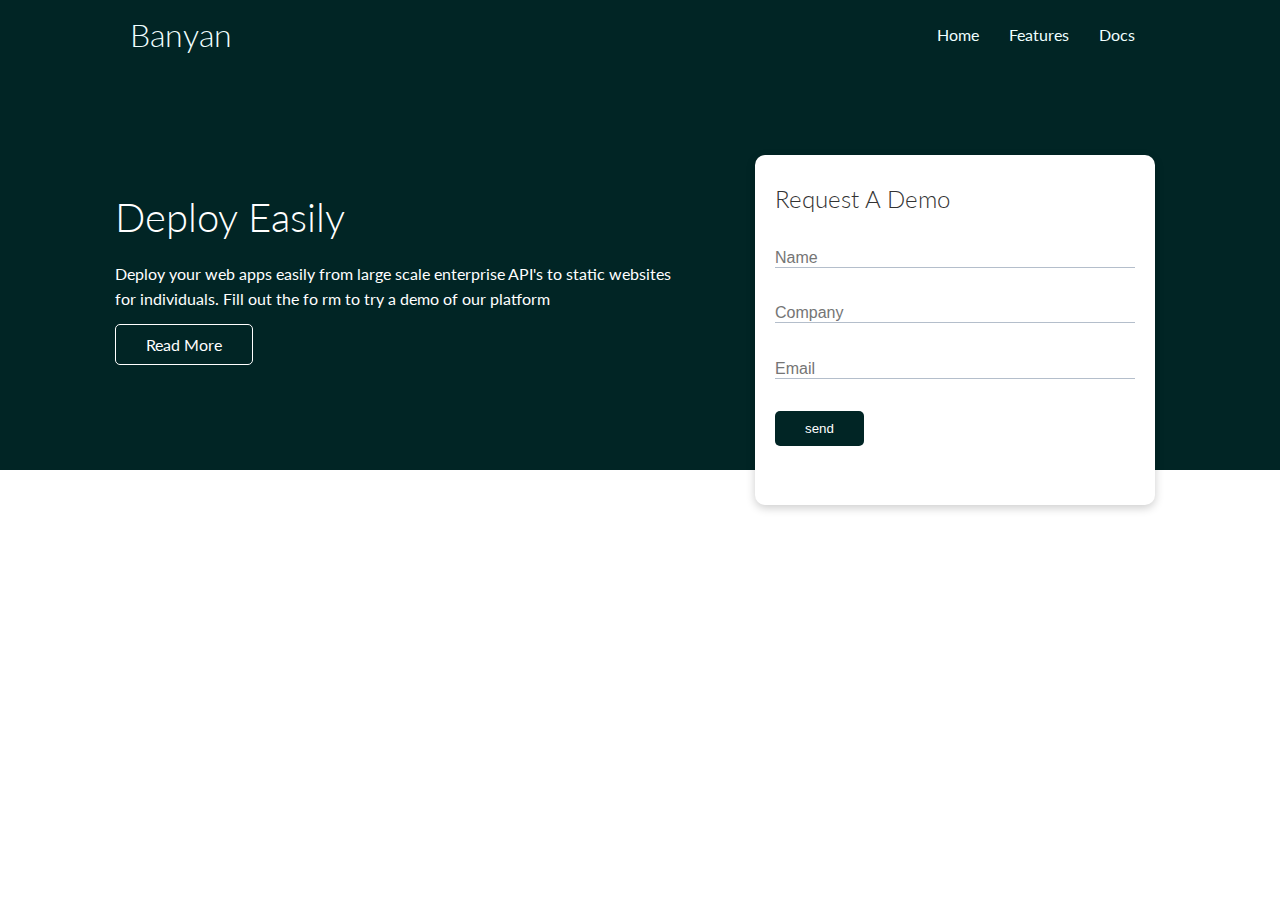
==== index.html @ 81e92d35 "form" ====
<!DOCTYPE html>
<html lang="en">
<head>
    <meta charset="UTF-8">
    <meta name="viewport" content="width=device-width, initial-scale=1.0">
    <title>Banyan Cloud Hosting</title>
    <link rel="stylesheet" href="https://cdnjs.cloudflare.com/ajax/libs/font-awesome/5.15.1/css/all.min.css"
        integrity="sha512-+4zCK9k+qNFUR5X+cKL9EIR+ZOhtIloNl9GIKS57V1MyNsYpYcUrUeQc9vNfzsWfV28IaLL3i96P9sdNyeRssA=="
        crossorigin="anonymous" />
    <link rel="stylesheet" href="css/style.css"/>
</head>
<body>

    <!-- Navbar  -->
    <div class="navbar">
        <div class="container flex">
            <h1 class="logo">Banyan</h1> 
            <nav>
                <ul>
                    <li><a href="index.html">Home</a></li>
                    <li><a href="features.html">Features</a></li>
                    <li><a href="docs.html">Docs</a></li>
                </ul>
            </nav>
        </div>
    </div>
    <!--Showcase  -->
    <section class="showcase">
        <div class="container grid">
            <div class="showcase-text">
                <h1>Deploy easily</h1>  
                <p>Deploy your web apps easily from large scale enterprise API's to static websites for individuals.
                    Fill out the fo rm to try a demo of our platform
                </p>
                <a href="features.html" class=" btn btn-outline">Read more </a>
            </div>
            <div class="showcase-form card">
                <h2>request a demo</h2>
                <form>
                    <div class="form-control">
                        <input type="text" name="name" placeholder="Name" required>
                    </div>
                    <div class="form-control">
                        <input type="text" name="company" placeholder="Company" required>
                    </div>
                    <div class="form-control">
                        <input type="text" name="email" placeholder="Email" required>
                    </div>
                    <input type="submit" value="send" class=" btn btn-primary ">
                </form>
            </div>
        </div>
    </section>
</body>
</html>
---- css/style.css ----
@import url('https://fonts.googleapis.com/css2?family=Lato:ital,wght@1,300&display=swap');

:root{
    --primary-color:rgb(1, 37, 37);
}

*{
    box-sizing: border-box;
    padding: 0;
    margin: 0;

}

body{
    font-family: 'Lato', sans-serif;
    line-height: 1.6;
    color: #333;
}
ul{
    list-style-type: none;
}
a{ 
    text-decoration: none;
    color: #333;
    text-transform: capitalize;
}

h1,h2{
    font-weight:300;
    line-height: 1.2;
    margin: 10px 0;  
    text-transform: capitalize;
}
p{
   margin: 10px 0;  
}

img{
    width:100%;
}

/* navbar */
.navbar{
    background-color: var(--primary-color);
    color: azure;
    height: 70px;
}
.navbar ul{
    display: flex;
}
.navbar a{
    color: azure;
    padding: 10px;
    margin: 0 5px;

}
.navbar a:hover{
   
    border-bottom: 2px white solid;
}
.navbar .flex{
    justify-content: space-between;
    
}

/* showcase */
.showcase{
    background: var(--primary-color);
    height: 400px;
    color: white;
    position: relative;
    
}
.showcase h1{
    font-size: 40px;
}
.showcase p{
    margin: 20px 0;

}
.showcase .grid{
    overflow: visible;
    grid-template-columns: 55% 45%;
    gap: 30px;
}
.showcase-form{
    position: relative;
    top:60px;
    height:350px;
    width: 400px;
    padding: 40px;
    z-index: 1000;
    justify-self: flex-end;
}
.showcase-form .form-control{
    margin: 30px 0;
}
.showcase input[type="text"],
.showcase input[type="email"]{
    border:0;
    border-bottom: 1px solid #b4becb;
    width: 100%;
    font-size: 16px;
}
.showcase-form input:focus{
    outline: none;
}
/* utilities */
.container{
    
    max-width: 1100px;
    margin: 0 auto;
    overflow: auto;
    padding: 0 40px;

}
.btn{
    display: inline inline-block;
    padding: 10px 30px;
    cursor: pointer;
    background: var(--primary-color);
    color: #fff;
    border: none;
    border-radius: 5px;
}
.btn:hover{
    transform: scale(0.9);
}
.btn-outline{
    background: transparent;
    border: 1px #fff solid;
}

.card{
    background: #fff;
    color: #333;
    border-radius: 10px;
    box-shadow: 0px 3px 10px rgba(0, 0, 0, 0.2 ) ;
    padding:20px;
    margin: 10px;
}

.flex{
    display: flex;
    justify-content: center;
    align-items: center;
    height: 100%;
}
.grid{
    display: grid;
    grid-template-columns: repeat(2, 1fr);
    gap: 20px;
    justify-content: center;
    align-items: center;
    height:100%;
}
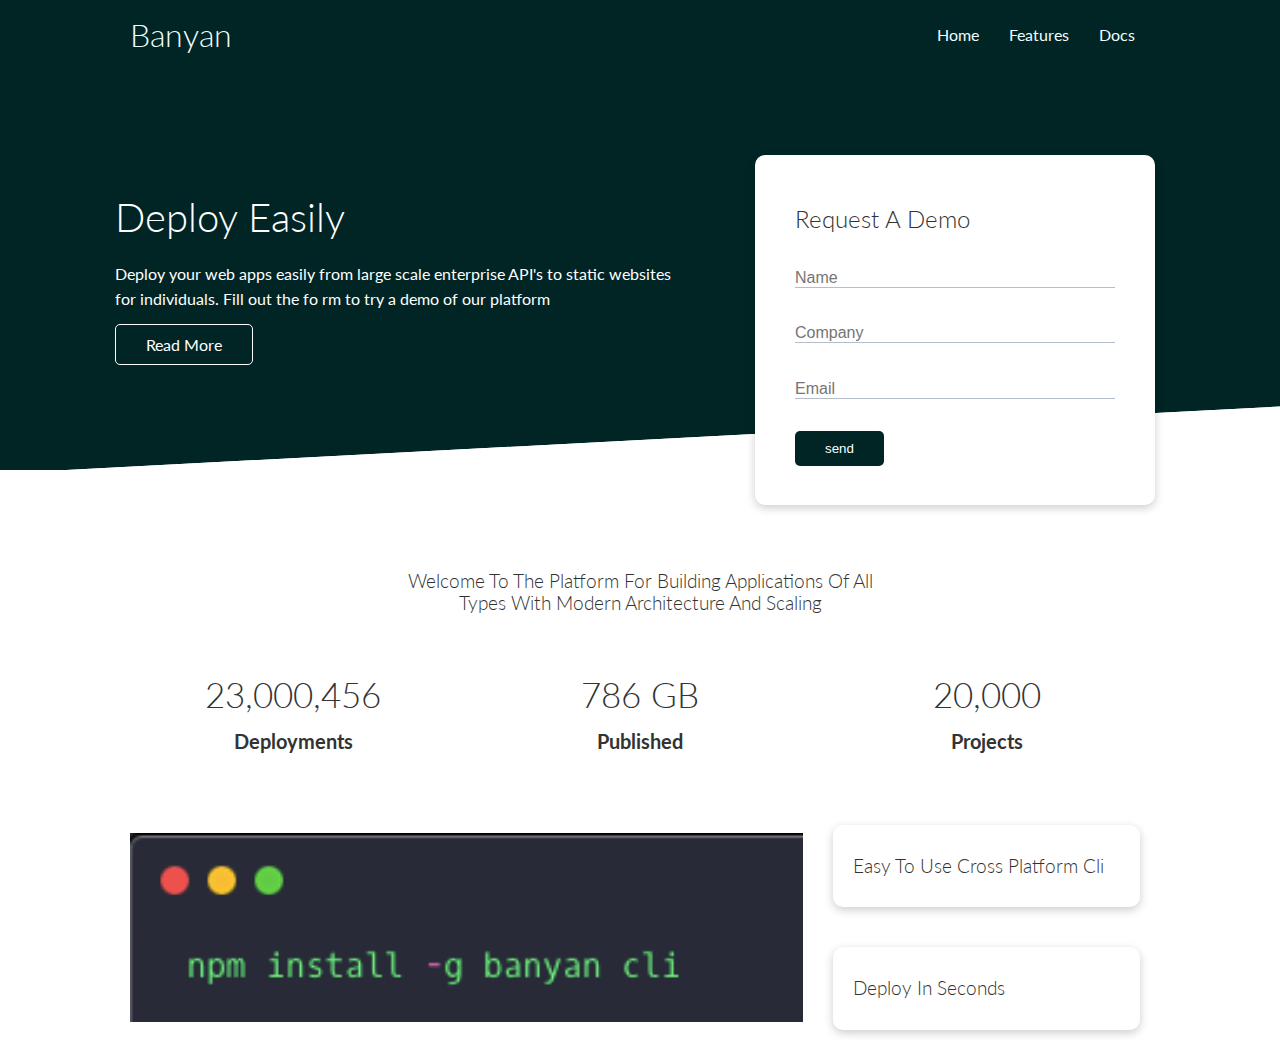
==== commit 04c609a5: "utilities styling" ====
--- a/index.html
+++ b/index.html
@@ -7,6 +7,7 @@
     <link rel="stylesheet" href="https://cdnjs.cloudflare.com/ajax/libs/font-awesome/5.15.1/css/all.min.css"
         integrity="sha512-+4zCK9k+qNFUR5X+cKL9EIR+ZOhtIloNl9GIKS57V1MyNsYpYcUrUeQc9vNfzsWfV28IaLL3i96P9sdNyeRssA=="
         crossorigin="anonymous" />
+    <link rel="stylesheet" href="css/utilities.css"/>
     <link rel="stylesheet" href="css/style.css"/>
 </head>
 <body>
@@ -51,5 +52,47 @@
             </div>
         </div>
     </section>
+    <!-- Statistics -->
+    <section class="stats">
+        <div class="container">
+            <h3 class="stats-heading text-center my-1"> 
+                welcome to the platform for building applications of all types 
+                with modern architecture and scaling
+            </h3>
+            <div class="grid grid-3 text-center my-4">
+                <div>
+                    <i class="fas fa-server fa-3x"></i>
+                    <h3>23,000,456</h3>
+                    <p class="text-secondary">Deployments</p>
+
+                </div>
+                <div>
+                    <i class="fas fa-upload fa-3x"></i>
+                    <h3>786 GB</h3>
+                    <p class="text-secondary">Published</p>
+
+                </div>
+                <div>
+                    <i class="fas fa-project-diagram fa-3x"></i>
+                    <h3>20,000</h3>
+                    <p class="text-secondary">Projects</p>
+
+                </div>
+                
+            </div>
+        </div>
+    </section>
+    <!-- cli -->
+    <section class="cli">
+        <div class="container grid">
+            <img src="images/ban.png" alt="">
+            <div class="card">
+                <h3>easy to use cross platform cli</h3>
+            </div>
+            <div class="card">
+                <h3>Deploy in seconds</h3>
+            </div>
+        </div>
+    </section>
 </body>
 </html>--- a/css/utilities.css
+++ b/css/utilities.css
@@ -0,0 +1,121 @@
+.container{
+    
+    max-width: 1100px;
+    margin: 0 auto;
+    overflow: auto;
+    padding: 0 40px;
+
+}
+.btn{
+    display: inline inline-block;
+    padding: 10px 30px;
+    cursor: pointer;
+    background: var(--primary-color);
+    color: #fff;
+    border: none;
+    border-radius: 5px;
+}
+.btn:hover{
+    transform: scale(0.9);
+}
+.btn-outline{
+    background: transparent;
+    border: 1px #fff solid;
+}
+
+.card{
+    background: #fff;
+    color: #333;
+    border-radius: 10px;
+    box-shadow: 0px 3px 10px rgba(0, 0, 0, 0.2 ) ;
+    padding:20px;
+    margin: 10px;
+}
+.text-center{
+    text-align: center;
+}
+
+.flex{
+    display: flex;
+    justify-content: center;
+    align-items: center;
+    height: 100%;
+}
+.grid{
+    display: grid;
+    grid-template-columns: repeat(2, 1fr);
+    gap: 20px;
+    justify-content: center;
+    align-items: center;
+    height:100%;
+}
+.grid-3{
+   grid-template-columns: repeat(3, 1fr);  
+}
+
+/* Margin */
+.my-1{
+    margin: 1rem 0;
+}
+.my-2{
+    margin: 1.5rem 0;
+}
+.my-3{
+    margin: 2rem 0;
+}
+.my-4{
+    margin:3rem 0;
+}
+.my-5{
+    margin: 4rem 0;
+}
+
+.m-1{
+    margin: 1rem ;
+}
+.m-2{
+    margin: 1.5rem;
+}
+.m-3{
+    margin: 2rem ;
+}
+.m-4{
+    margin:3rem ;
+}
+.m-5{
+    margin: 4rem ;
+}
+
+
+/* padding */
+.py-1{
+    padding: 1rem 0;
+}
+.py-2{
+    padding: 1.5rem 0;
+}
+.py-3{
+    padding: 2rem 0;
+}
+.py-4{
+    padding:3rem 0;
+}
+.py-5{
+    padding: 4rem 0;
+}
+
+.p-1{
+    padding: 1rem ;
+}
+.p-2{
+    padding: 1.5rem;
+}
+.p-3{
+    padding: 2rem ;
+}
+.p-4{
+    padding:3rem ;
+}
+.p-5{
+    padding: 4rem ;
+}
--- a/css/style.css
+++ b/css/style.css
@@ -25,7 +25,7 @@
     text-transform: capitalize;
 }
 
-h1,h2{
+h1,h2,h3{
     font-weight:300;
     line-height: 1.2;
     margin: 10px 0;  
@@ -105,52 +105,38 @@
 .showcase-form input:focus{
     outline: none;
 }
-/* utilities */
-.container{
-    
-    max-width: 1100px;
-    margin: 0 auto;
-    overflow: auto;
-    padding: 0 40px;
-
+.showcase::before,
+.showcase::after{
+    content: '';
+    position: absolute;
+    height: 100px;
+    bottom: -70px;
+    right: 0;
+    left: 0;
+    background: #fff;
+    transform: skewY(-3deg);
 }
-.btn{
-    display: inline inline-block;
-    padding: 10px 30px;
-    cursor: pointer;
-    background: var(--primary-color);
-    color: #fff;
-    border: none;
-    border-radius: 5px;
+   
+/* Statistics */
+.stats{
+    padding-top: 100px;
 }
-.btn:hover{
-    transform: scale(0.9);
+.stats-heading{
+    max-width: 500px;
+    margin: auto;
 }
-.btn-outline{
-    background: transparent;
-    border: 1px #fff solid;
+.stats .grid h3{
+    font-size: 35px;
 }
-
-.card{
-    background: #fff;
-    color: #333;
-    border-radius: 10px;
-    box-shadow: 0px 3px 10px rgba(0, 0, 0, 0.2 ) ;
-    padding:20px;
-    margin: 10px;
+.stats .grid p{
+    font-size: 20px;
+    font-weight: bold;
 }
-
-.flex{
-    display: flex;
-    justify-content: center;
-    align-items: center;
-    height: 100%;
+.cli .grid{
+    grid-template-columns: repeat(3, 1fr);
+    grid-template-rows: repeat(2, 1fr);
 }
-.grid{
-    display: grid;
-    grid-template-columns: repeat(2, 1fr);
-    gap: 20px;
-    justify-content: center;
-    align-items: center;
-    height:100%;
+.cli .grid>*:first-child{
+    grid-column: 1/span 2;
+    grid-row: 1/span 2;
 }
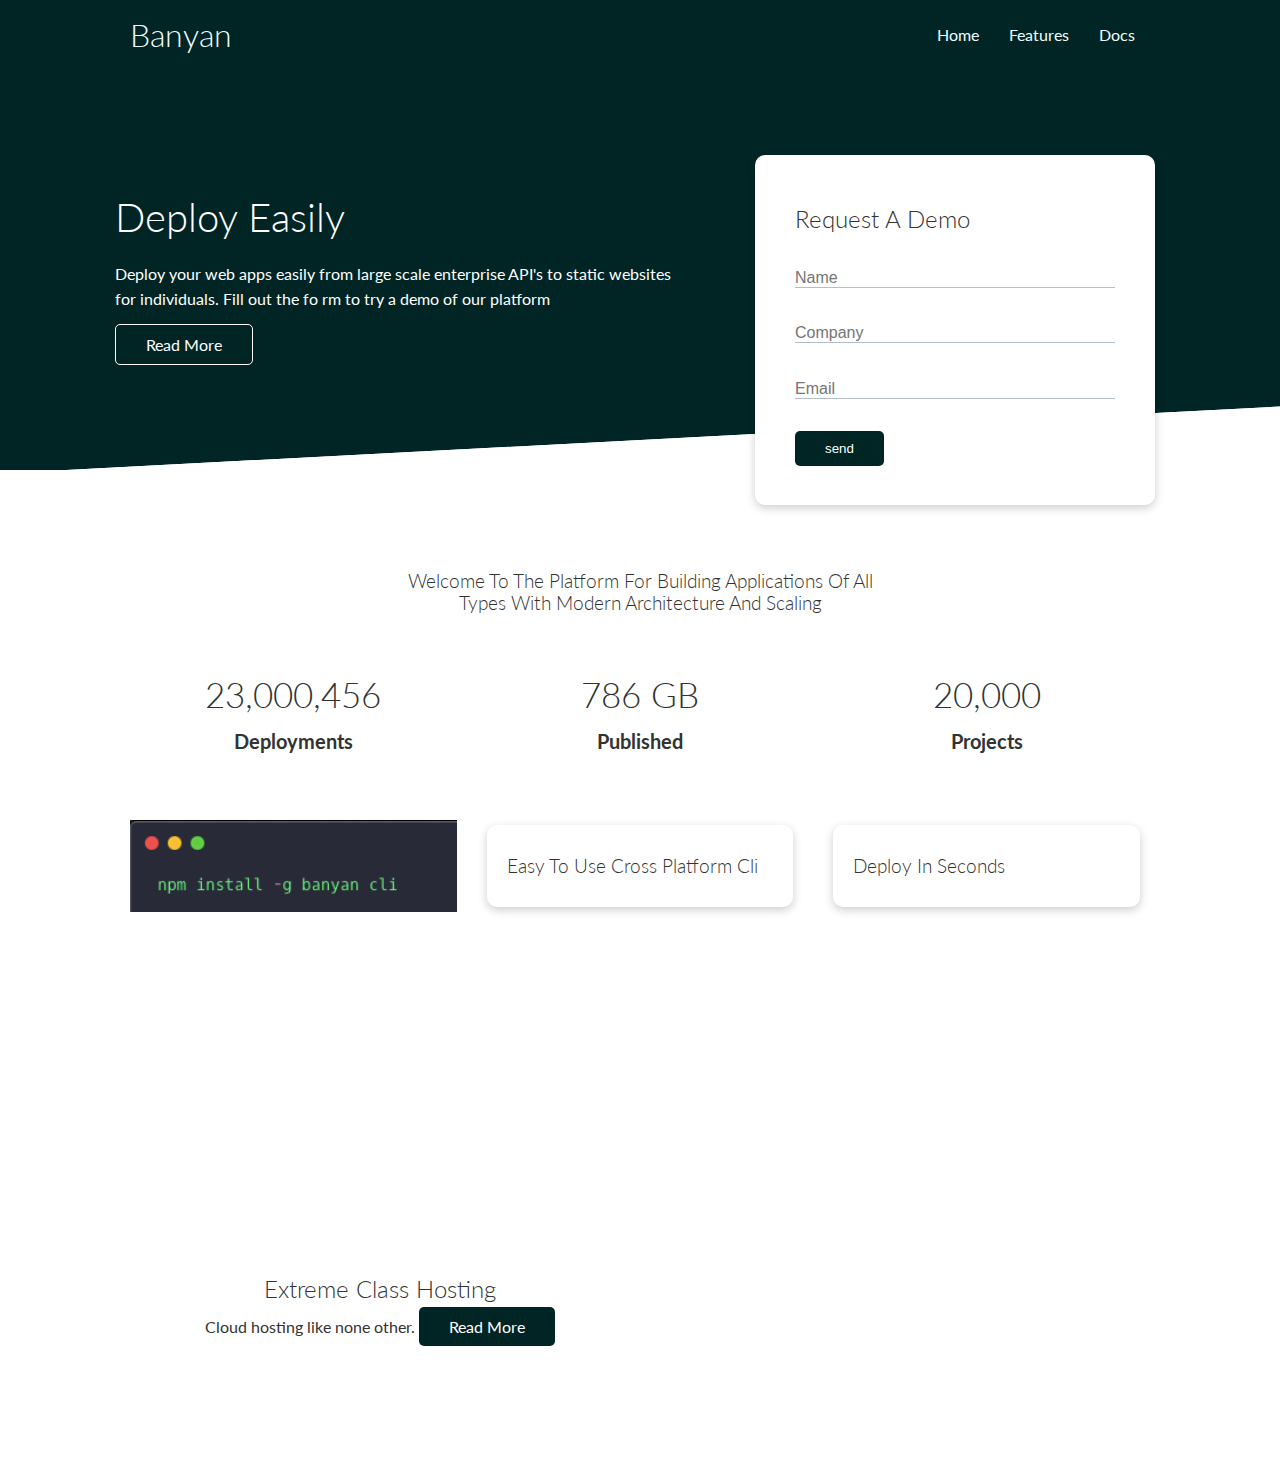
==== commit a53636eb: "statistics" ====
--- a/index.html
+++ b/index.html
@@ -94,5 +94,17 @@
             </div>
         </div>
     </section>
+
+    <!-- cloud -->
+    <section class="cloud bg-primary my-2 py-2"></section>
+        <div class="container grid">
+            <div class="text-center">
+                <h2 class="lg">Extreme class hosting</h2>
+                <p class="lead my1">Cloud hosting like none other.
+                    <a href="features.html " class="btn btn-dark">Read more</a>
+                </p>
+            </div>   
+            <img src="images/cloud.png" alt="">
+        </div>
 </body>
 </html>--- a/css/style.css
+++ b/css/style.css
@@ -136,7 +136,9 @@
     grid-template-columns: repeat(3, 1fr);
     grid-template-rows: repeat(2, 1fr);
 }
-.cli .grid>*:first-child{
+/* .cli .grid>*:first-child{
     grid-column: 1/span 2;
     grid-row: 1/span 2;
-}
+} */
+
+
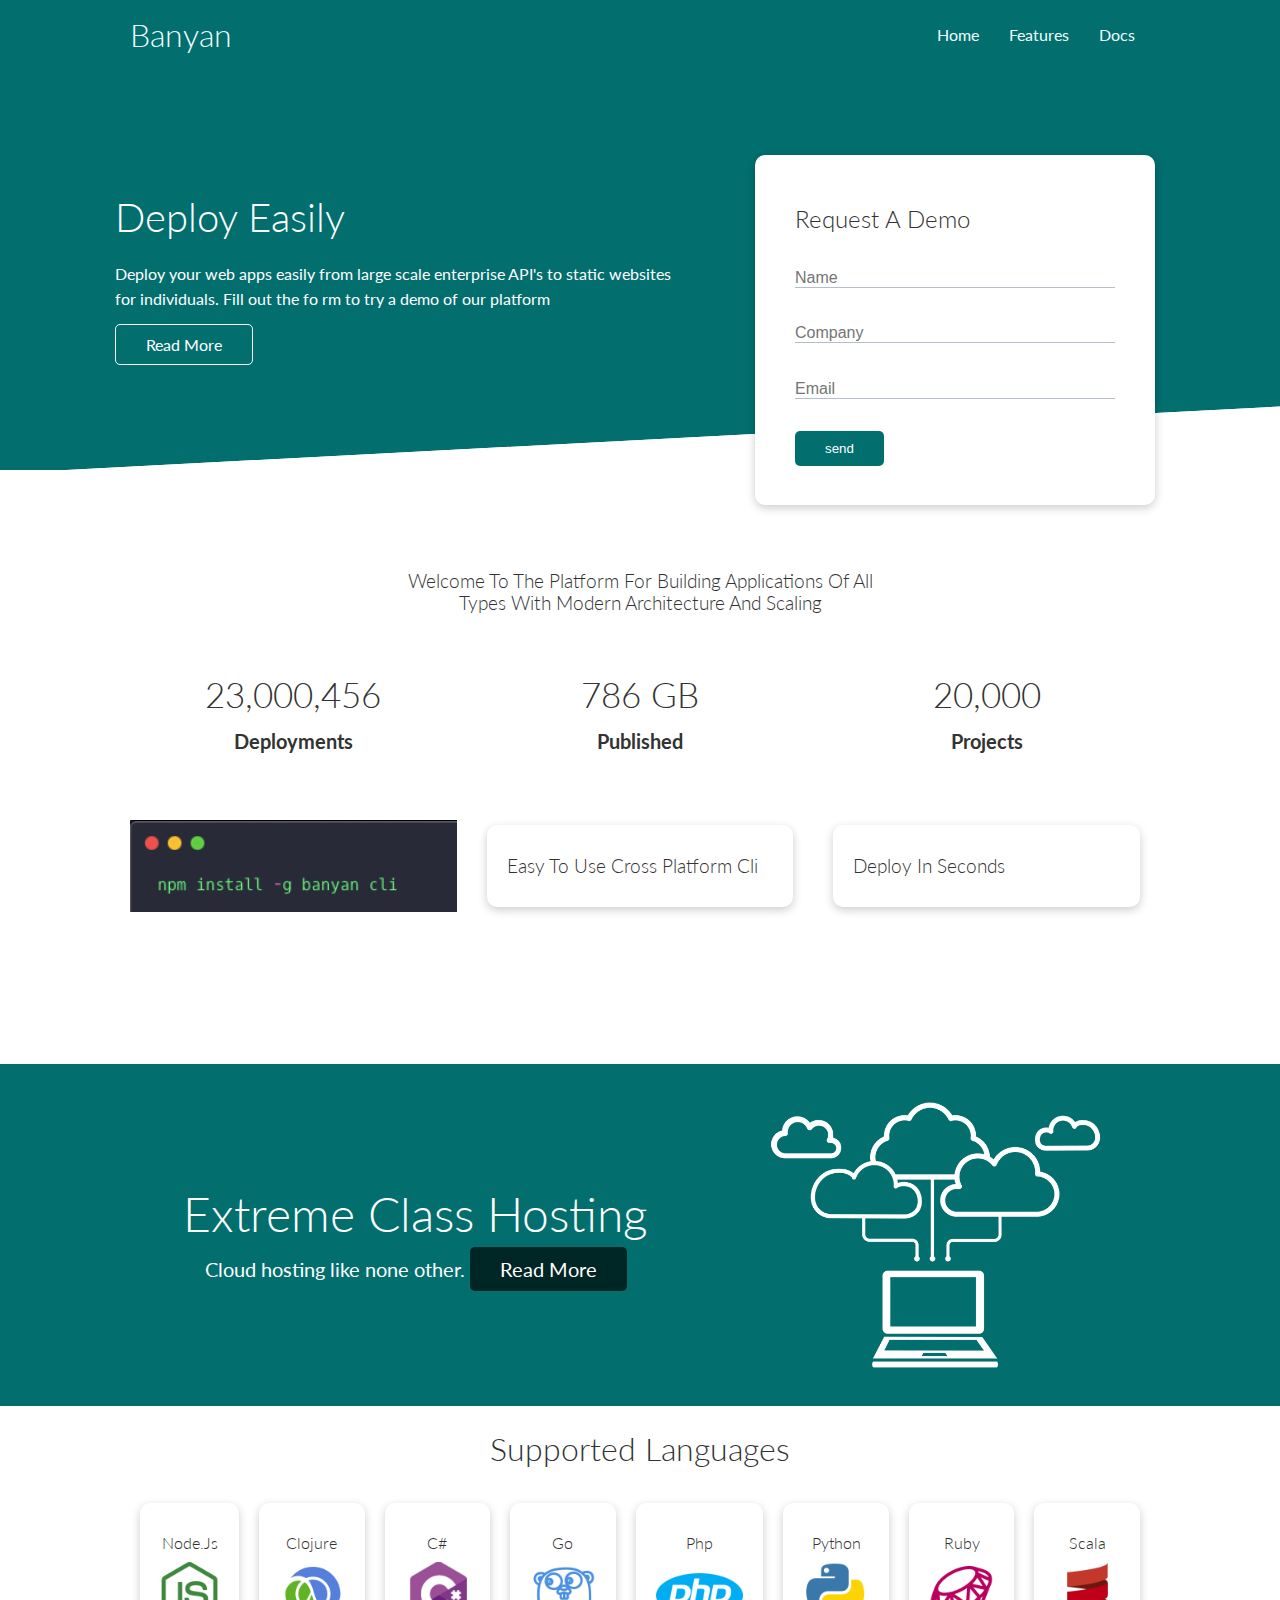
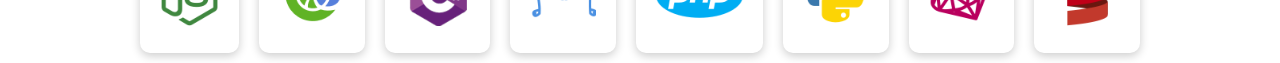
==== commit 8859807b: "languages section" ====
--- a/index.html
+++ b/index.html
@@ -96,7 +96,7 @@
     </section>
 
     <!-- cloud -->
-    <section class="cloud bg-primary my-2 py-2"></section>
+    <section class="cloud bg-primary my-2 py-2">
         <div class="container grid">
             <div class="text-center">
                 <h2 class="lg">Extreme class hosting</h2>
@@ -106,5 +106,44 @@
             </div>   
             <img src="images/cloud.png" alt="">
         </div>
+    </section>
+    <section class="languages">
+        <h2 class="md text-center my-2">supported languages</h2>
+        <div class="container flex">
+            <div class="card">
+                <h4>node.js</h4>
+                <img src="images/logos/node.png" alt="node">
+            </div>
+            <div class="card">
+                <h4>clojure</h4>
+                <img src="images/logos/clojure.png" alt="Clojure">
+            </div>
+            <div class="card">
+                <h4>c#</h4>
+                <img src="images/logos/csharp.png" alt="c-sharp">
+            </div>
+            <div class="card">
+                <h4>go</h4>
+                <img src="images/logos/go.png" alt="go">
+            </div>
+            <div class="card">
+                <h4>php</h4>
+                <img src="images/logos/php.png" alt="php">
+            </div>
+            <div class="card">
+                <h4>python</h4>
+                <img src="images/logos/python.png" alt="python">
+            </div>
+            <div class="card">
+                <h4>ruby</h4>
+                <img src="images/logos/ruby.png" alt="ruby">
+            </div>
+            <div class="card">
+                <h4>Scala</h4>
+                <img src="images/logos/scala.png" alt="scala">
+            </div>
+        </div>
+    </section>
+        
 </body>
 </html>--- a/css/utilities.css
+++ b/css/utilities.css
@@ -1,3 +1,4 @@
+
 .container{
     
     max-width: 1100px;
@@ -22,7 +23,43 @@
     background: transparent;
     border: 1px #fff solid;
 }
-
+/* backgrounds and colored buttons */
+.bg-primary,
+.btn-primary {
+    background: var(--primary-color);
+    color: #fff;
+}
+.bg-secondary,
+.btn-secondary {
+    background: var(--seondary-color);
+    color: #fff;
+}
+.bg-dark,
+.btn-dark {
+    background: var(--dark-color);
+    color: #fff;
+}
+.bg-light,
+.btn-light {
+    background: var(--light-color);
+    color: #fff;
+}
+/* text sizes */
+.lead{
+    font-size: 20px;
+}
+.sm{
+    font-size: 1rem;
+}
+.md{
+    font-size: 2rem;
+}
+.lg{
+    font-size: 3rem;
+}
+.xl{
+    font-size: 4rem;
+}
 .card{
     background: #fff;
     color: #333;
--- a/css/style.css
+++ b/css/style.css
@@ -1,7 +1,10 @@
 @import url('https://fonts.googleapis.com/css2?family=Lato:ital,wght@1,300&display=swap');
 
 :root{
-    --primary-color:rgb(1, 37, 37);
+    --primary-color:rgb(2, 110, 110);
+    --secondary-color:rgb(1, 56, 56);
+    --dark-color:rgb(0, 37, 37);
+    --light-color:rgb(204, 248, 248);
 }
 
 *{
@@ -25,7 +28,7 @@
     text-transform: capitalize;
 }
 
-h1,h2,h3{
+h1,h2,h3,h4{
     font-weight:300;
     line-height: 1.2;
     margin: 10px 0;  
@@ -140,5 +143,16 @@
     grid-column: 1/span 2;
     grid-row: 1/span 2;
 } */
+/* Cloud */
 
-
+.cloud .grid{
+    grid-template-columns: 4fr 3fr;
+}
+/* languages */
+.languages .flex{
+    /* flex-wrap: wrap; */
+}
+.languages .card{
+    text-align: center;
+    /* margin: 18px 10px 40px; */
+}
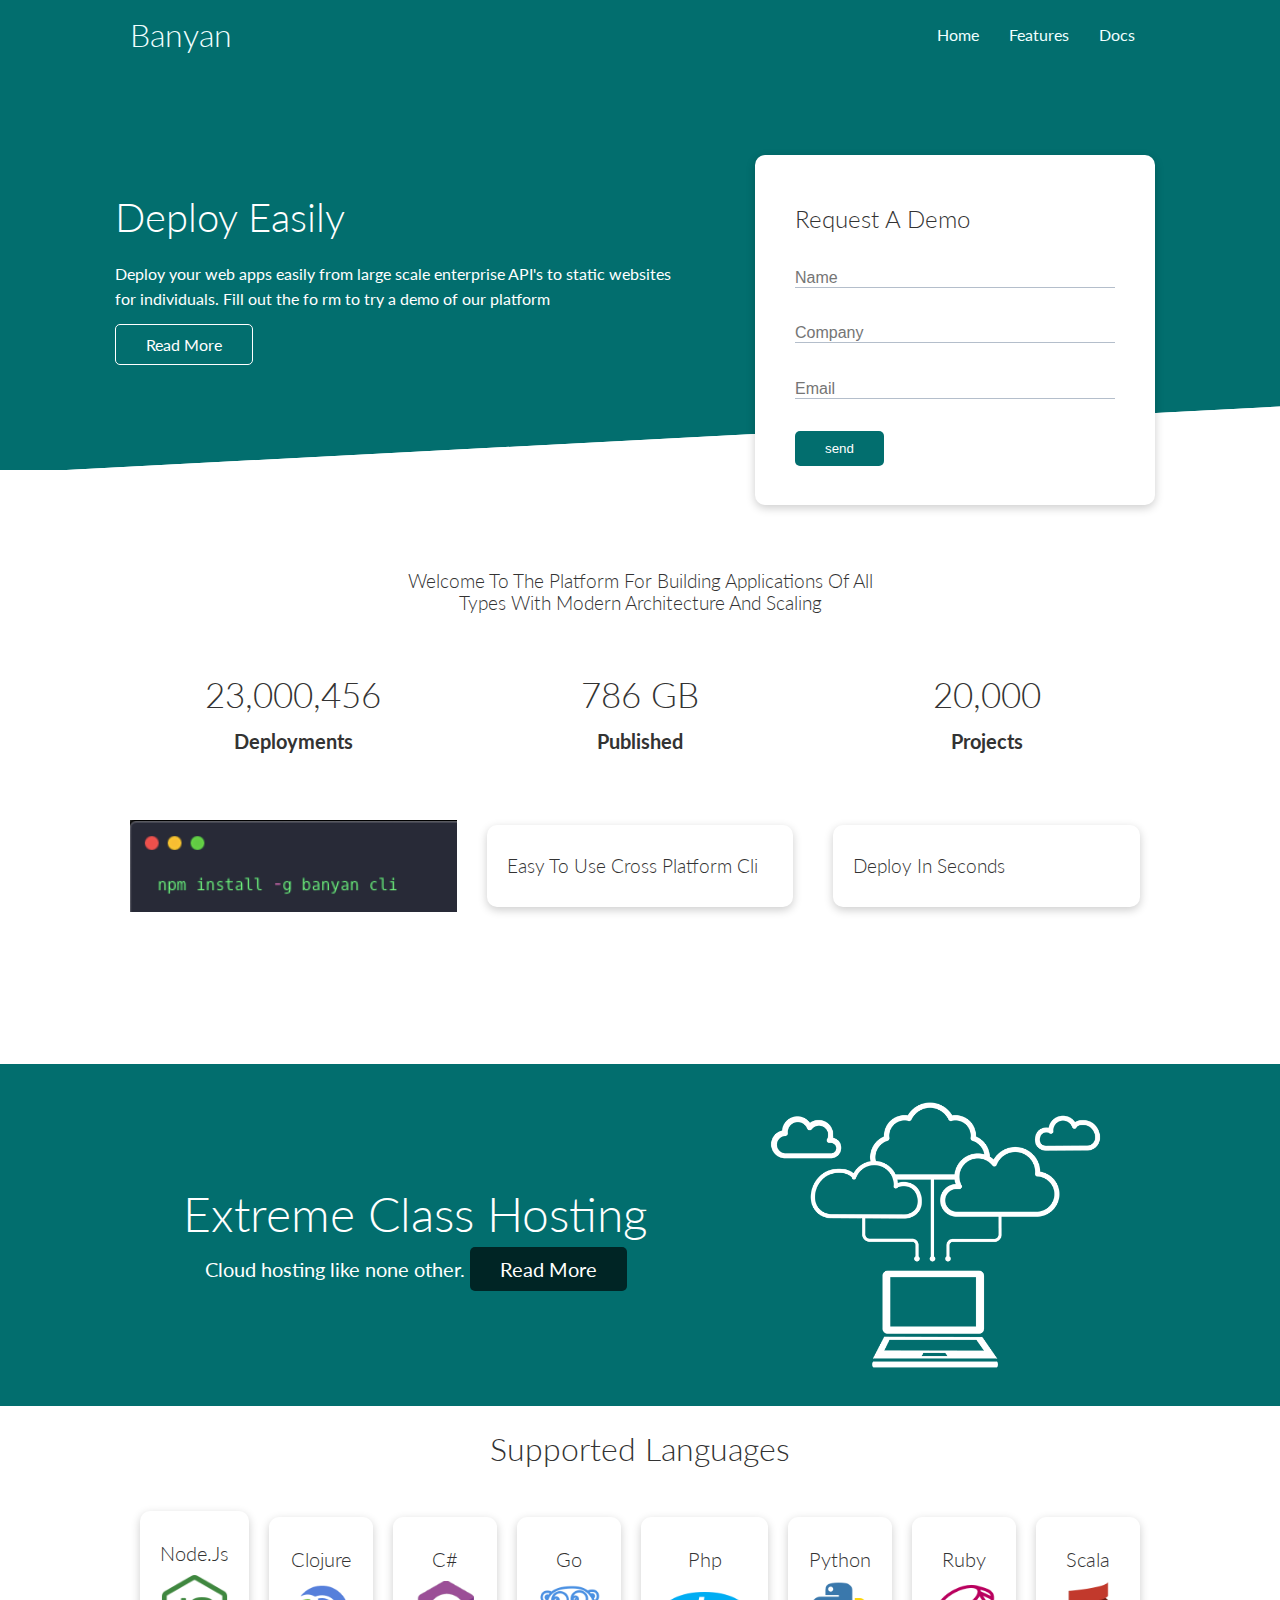
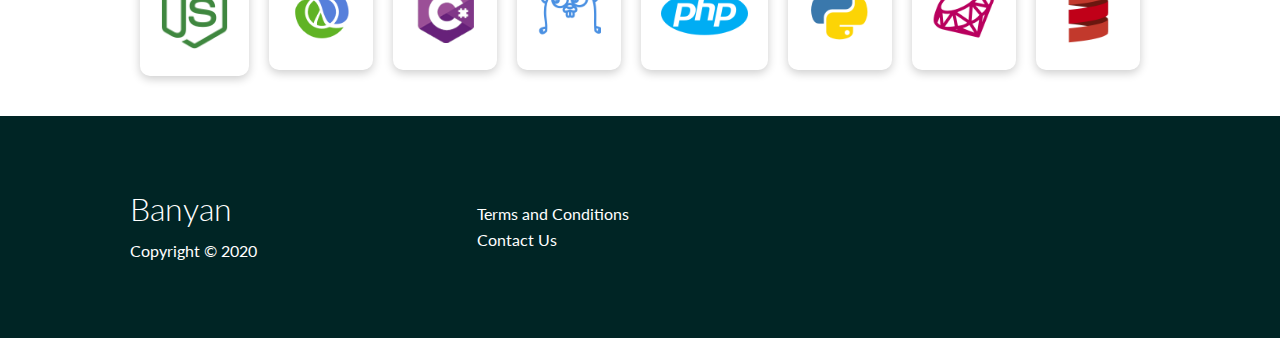
==== commit 4838167d: "footer" ====
--- a/index.html
+++ b/index.html
@@ -107,6 +107,7 @@
             <img src="images/cloud.png" alt="">
         </div>
     </section>
+    <!-- languages -->
     <section class="languages">
         <h2 class="md text-center my-2">supported languages</h2>
         <div class="container flex">
@@ -144,6 +145,26 @@
             </div>
         </div>
     </section>
-        
+    <!-- footer -->
+    <footer class="footer bg-dark py-5">
+        <div class="container grid grid-3">
+            <div>
+                <h1>banyan</h1>
+                <p>Copyright &copy; 2020</p>
+            </div>
+            <nav>
+                <ul>
+                    <li><a href="#"></a>Terms and Conditions</li>
+                    <li><a href="#"></a>Contact Us</li>
+                </ul>
+            </nav>
+            <div class="social">
+                <a href="#"><i class="fab fa-github fa-2x"></i></a>   
+                <a href="#"><i class="fab fa-twitter fa-2x"></i></a>   
+                <a href="#"><i class="fab fa-facebook fa-2x"></i></a>   
+            </div>
+
+        </div>
+    </footer>
 </body>
 </html>--- a/css/utilities.css
+++ b/css/utilities.css
@@ -42,6 +42,14 @@
 .bg-light,
 .btn-light {
     background: var(--light-color);
+    color: #fff;
+}
+.bg-primary a,
+.btn-primary a,
+.bg-secondary a,
+.btn-secondary a,
+.bg-dark a,
+.btn-dark{
     color: #fff;
 }
 /* text sizes */
--- a/css/style.css
+++ b/css/style.css
@@ -143,6 +143,7 @@
     grid-column: 1/span 2;
     grid-row: 1/span 2;
 } */
+
 /* Cloud */
 
 .cloud .grid{
@@ -154,5 +155,18 @@
 }
 .languages .card{
     text-align: center;
-    /* margin: 18px 10px 40px; */
+    margin: 18px 10px 40px;
+    transition: transform 0.2s ease-in;
 }
+.languages .card:hover{
+    transform: translateY(-15px);
+}
+.languages .card h4{
+    font-size: 20px;
+    margin-bottom: 10px;
+}
+/* footer */
+
+.footer .social a{
+    margin:  10px;
+}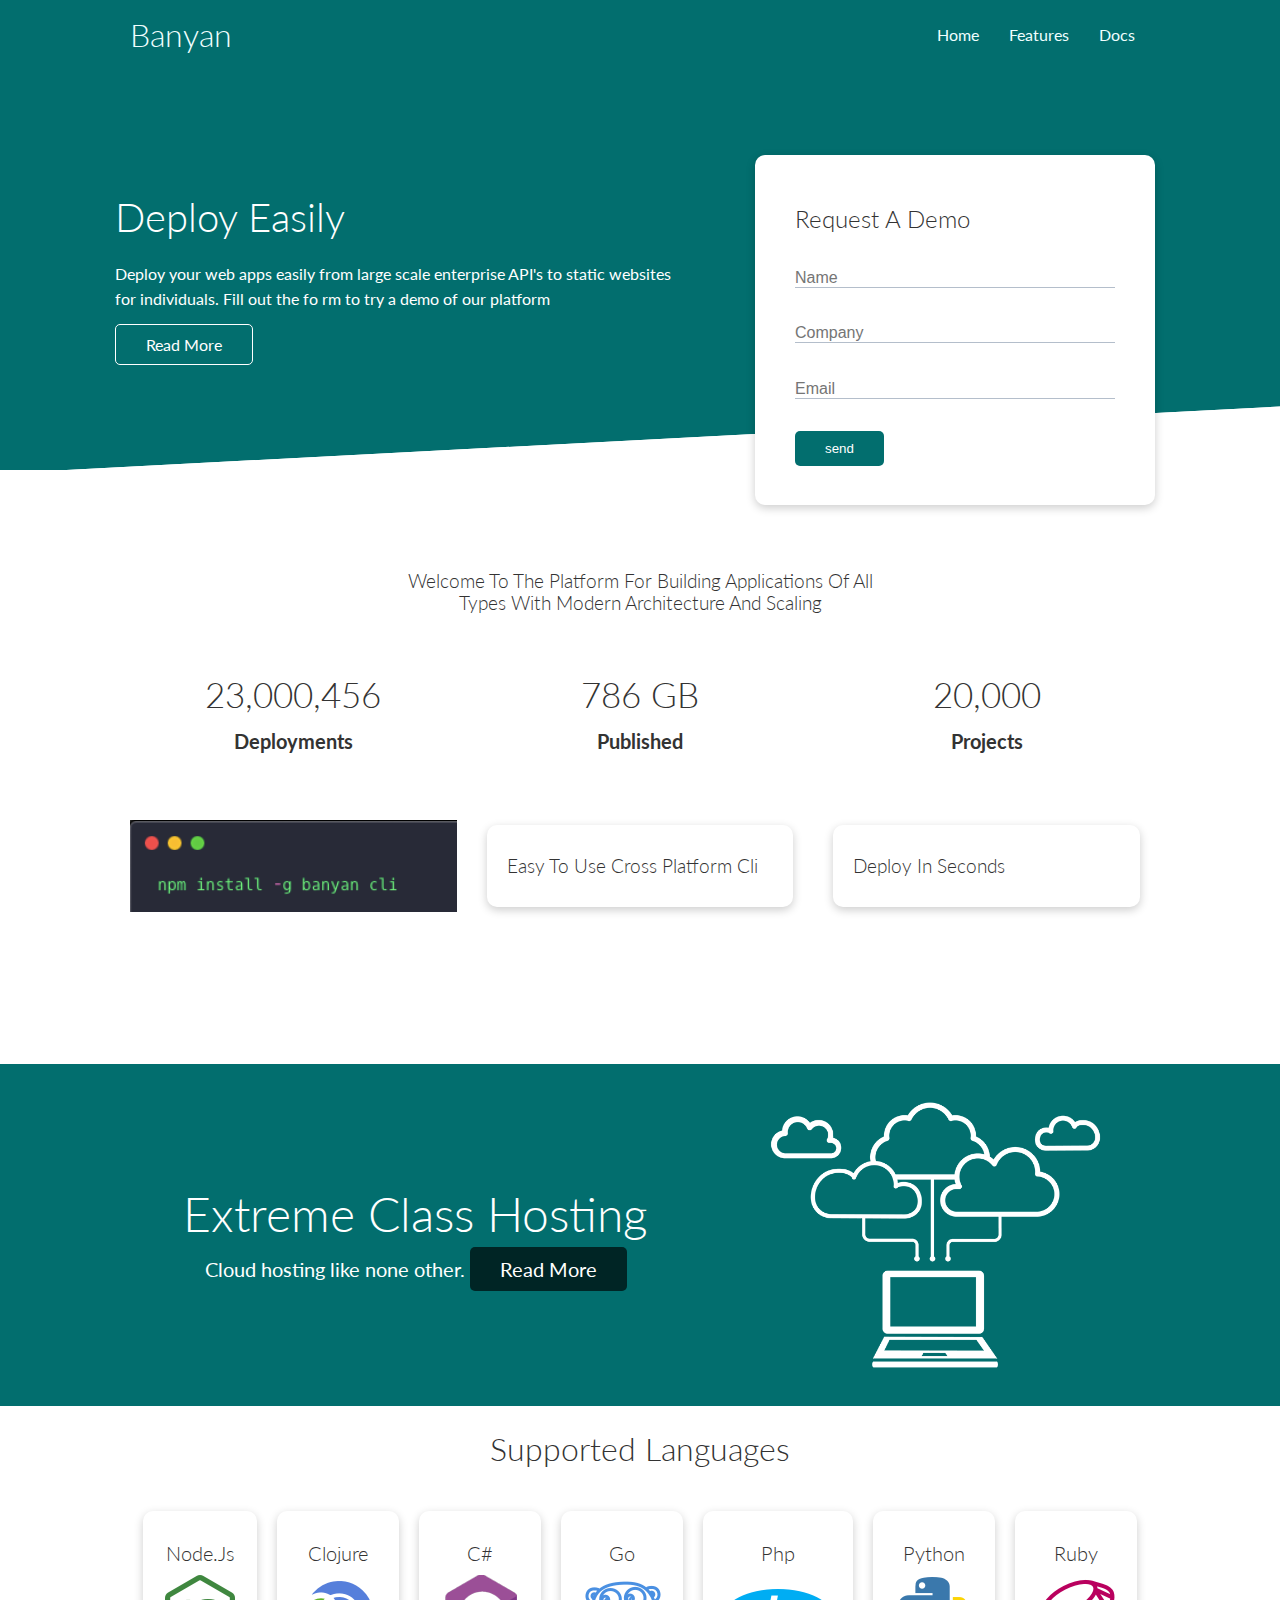
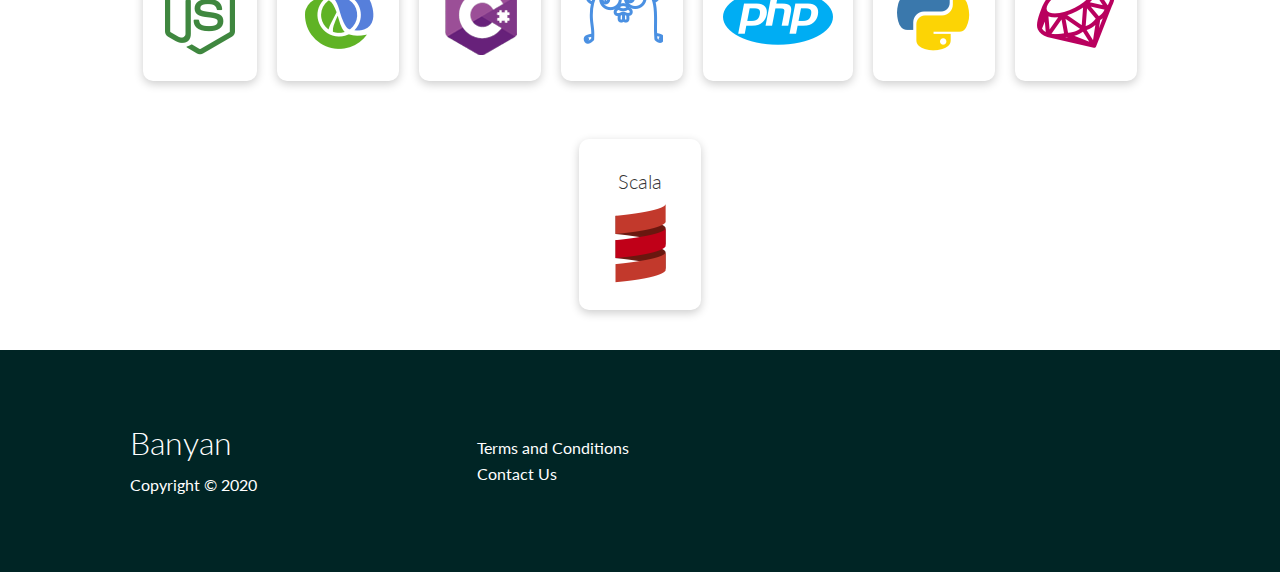
==== commit 14b9b2e3: "docs" ====
--- a/index.html
+++ b/index.html
@@ -20,7 +20,7 @@
                 <ul>
                     <li><a href="index.html">Home</a></li>
                     <li><a href="features.html">Features</a></li>
-                    <li><a href="docs.html">Docs</a></li>
+                    <li><a href="doc.html">Docs</a></li>
                 </ul>
             </nav>
         </div>
--- a/css/utilities.css
+++ b/css/utilities.css
@@ -42,7 +42,7 @@
 .bg-light,
 .btn-light {
     background: var(--light-color);
-    color: #fff;
+    color: #333;
 }
 .bg-primary a,
 .btn-primary a,
--- a/css/style.css
+++ b/css/style.css
@@ -4,7 +4,7 @@
     --primary-color:rgb(2, 110, 110);
     --secondary-color:rgb(1, 56, 56);
     --dark-color:rgb(0, 37, 37);
-    --light-color:rgb(204, 248, 248);
+    --light-color:#fff;
 }
 
 *{
@@ -151,7 +151,7 @@
 }
 /* languages */
 .languages .flex{
-    /* flex-wrap: wrap; */
+    flex-wrap: wrap;
 }
 .languages .card{
     text-align: center;
@@ -165,8 +165,68 @@
     font-size: 20px;
     margin-bottom: 10px;
 }
+
+.features-head img
+{
+    width: 200px;
+    justify-self: flex-end;
+}
+.features-sub-head img
+{
+    width: 300px;
+    justify-self: flex-end;
+}
+.features-main .card >i{
+margin: 20px;
+}
+.features-main grid{
+    padding:30px
+}
+.features-main .grid >*:first-child{
+    grid-column: 1/span 3;
+}
+.features-main .grid >*:nth-child(2){
+    grid-column: 1/span 2;
+}
 /* footer */
 
 .footer .social a{
     margin:  10px;
+}
+
+/* Tablets  and under */
+@media(max-width:768px){
+    .grid,
+    .showcase .grid,
+    .stats .grid,
+    .cli .grid,
+    .cloud .grid{
+        grid-template-columns: 1fr;
+        grid-template-rows: 1fr;
+    }
+
+    .showcase{
+        height: auto;
+    }
+    .showcase-text{
+        text-align: center;
+        margin-top: 40px;
+    }
+    .showcase-form{
+        justify-self: center;
+        margin: auto;
+    }
+}
+    
+
+/* mobile */
+@media (max-width:500px){
+    .navbar{height:110px;}
+    .navbar .flex{
+        flex-direction: column;
+    }
+    .navbar ul{
+        background: rgba(0, 0, 0, 0.2);
+        padding: 10px;
+    }
 }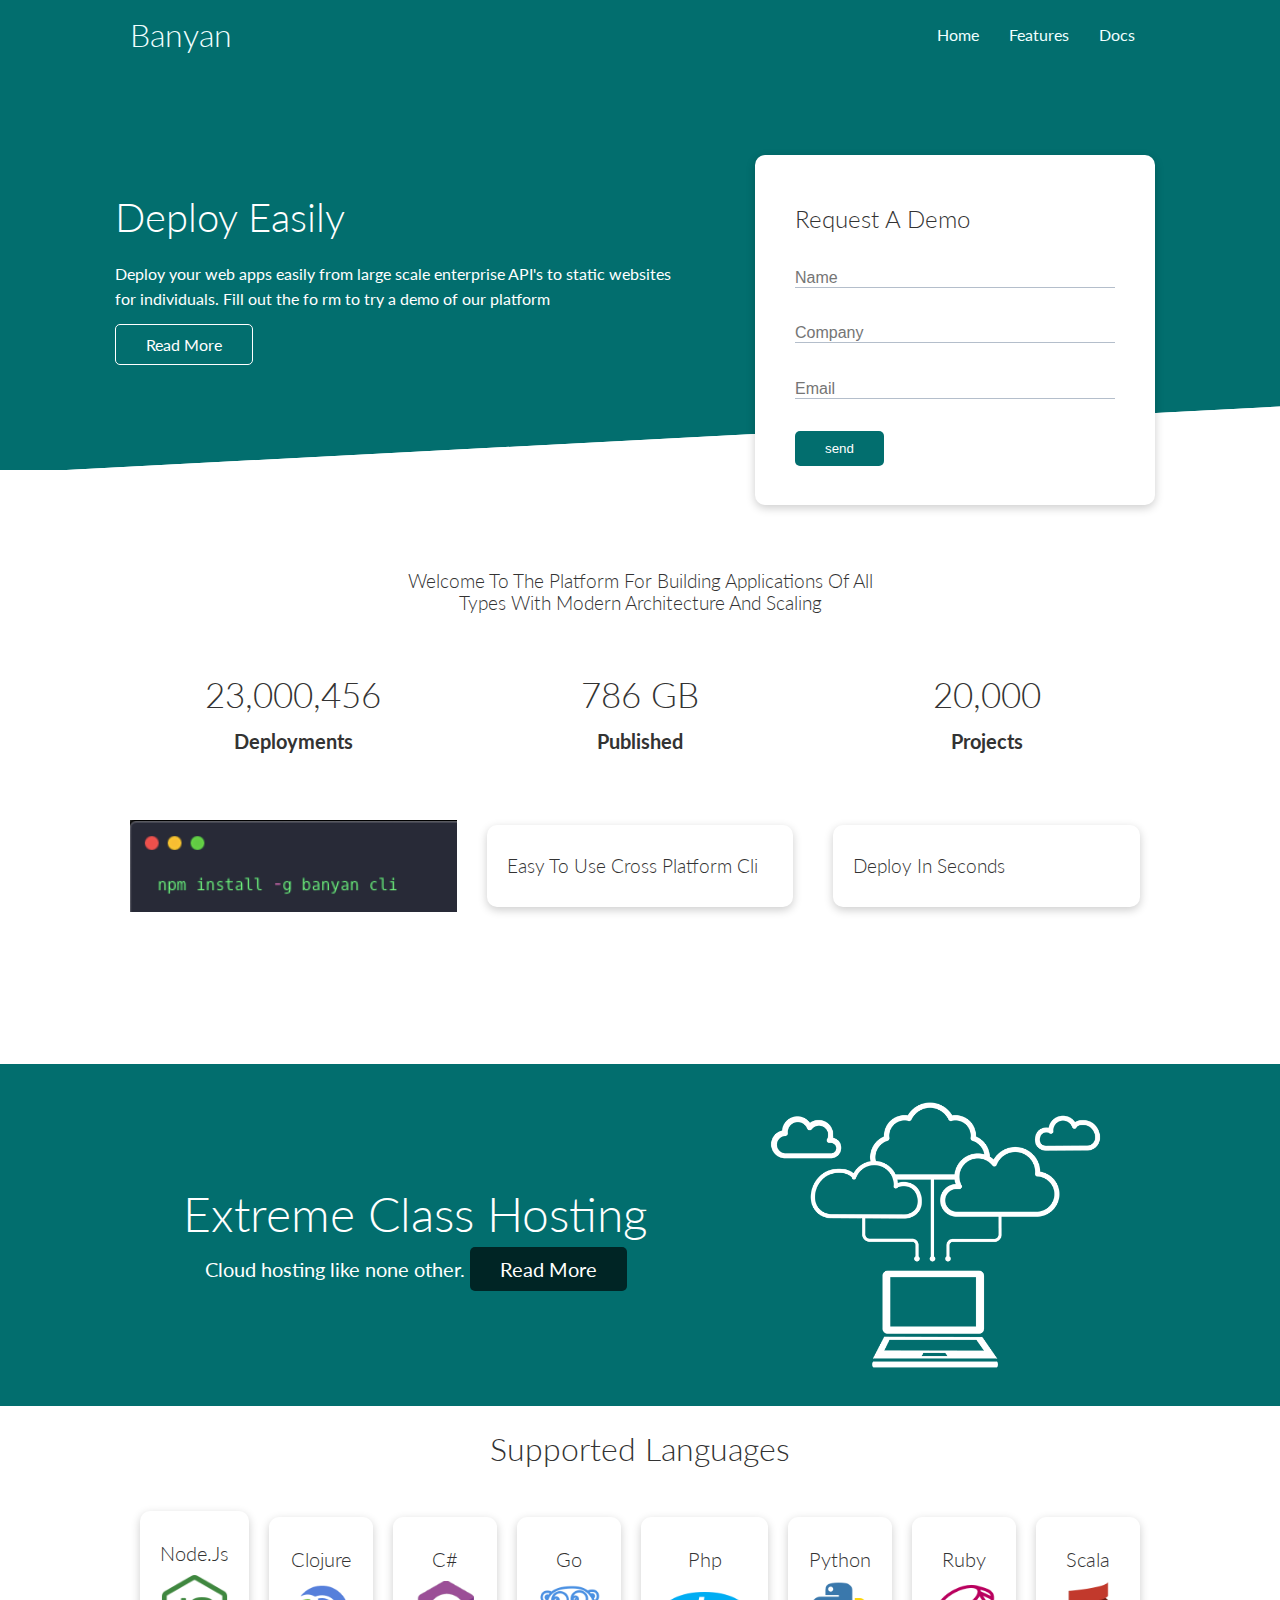
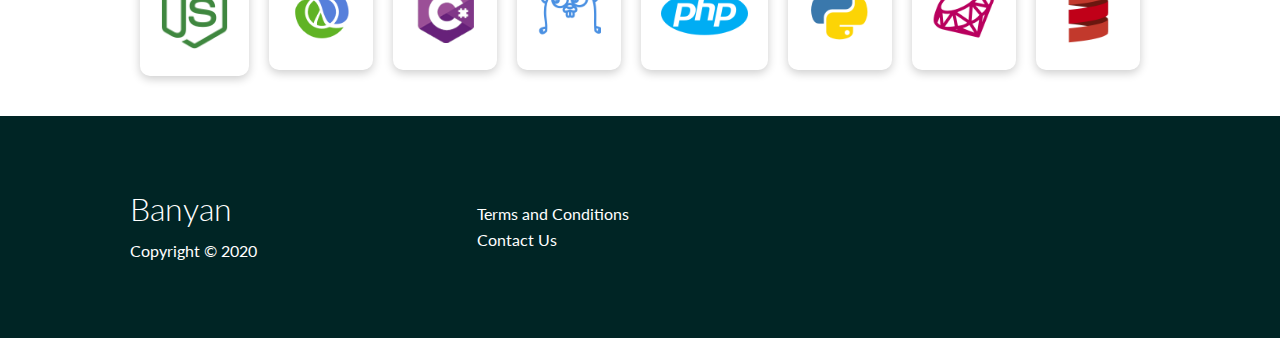
==== commit 817f572e: "docs" ====
--- a/index.html
+++ b/index.html
@@ -20,7 +20,7 @@
                 <ul>
                     <li><a href="index.html">Home</a></li>
                     <li><a href="features.html">Features</a></li>
-                    <li><a href="doc.html">Docs</a></li>
+                    <li><a href="docs.html">Docs</a></li>
                 </ul>
             </nav>
         </div>
@@ -107,6 +107,7 @@
             <img src="images/cloud.png" alt="">
         </div>
     </section>
+    
     <!-- languages -->
     <section class="languages">
         <h2 class="md text-center my-2">supported languages</h2>
--- a/css/utilities.css
+++ b/css/utilities.css
@@ -52,6 +52,28 @@
 .btn-dark{
     color: #fff;
 }
+/* text background */
+
+.text-primary {
+    color: var(--primary-color);
+   
+}
+
+.text-secondary {
+    color:var(--seondary-color);
+   
+}
+
+.text-dark {
+  color: var(--dark-color);
+    
+}
+
+.text-light {
+   color: var(--light-color);
+    
+}
+
 /* text sizes */
 .lead{
     font-size: 20px;
@@ -79,6 +101,24 @@
 .text-center{
     text-align: center;
 }
+/* alert */
+.alert{
+    background-color: var(--light-color);
+    padding: 10px 20px;
+    font-weight: bold;
+    margin:15px 0;
+}
+.alert i{
+    margin-right: 10px;
+}
+.alert-success {
+    background-color: var(--success-color);
+    color: #fff;
+}
+.alert-error {
+    background-color: var(--error-color);
+    color: #fff;
+}
 
 .flex{
     display: flex;
--- a/css/style.css
+++ b/css/style.css
@@ -4,7 +4,9 @@
     --primary-color:rgb(2, 110, 110);
     --secondary-color:rgb(1, 56, 56);
     --dark-color:rgb(0, 37, 37);
-    --light-color:#fff;
+    --light-color:rgb(223, 217, 217);
+    --success-color:rgb(4, 155, 4);
+    --error-color:red;
 }
 
 *{
@@ -107,6 +109,9 @@
 }
 .showcase-form input:focus{
     outline: none;
+}
+.showcase-text{
+    animation: slideInfromLeft 1s ease-in ;
 }
 .showcase::before,
 .showcase::after{
@@ -150,9 +155,7 @@
     grid-template-columns: 4fr 3fr;
 }
 /* languages */
-.languages .flex{
-    flex-wrap: wrap;
-}
+
 .languages .card{
     text-align: center;
     margin: 18px 10px 40px;
@@ -166,7 +169,10 @@
     margin-bottom: 10px;
 }
 
-.features-head img
+/* features */
+
+.features-head img,
+.docs-head img
 {
     width: 200px;
     justify-self: flex-end;
@@ -178,6 +184,7 @@
 }
 .features-main .card >i{
 margin: 20px;
+
 }
 .features-main grid{
     padding:30px
@@ -188,19 +195,82 @@
 .features-main .grid >*:nth-child(2){
     grid-column: 1/span 2;
 }
+
+
+/* docs */
+
+.docs-main h3{
+    margin: 20px 0;
+}
+.docs-main .grid{
+   grid-template-columns: 1fr 2fr;
+   align-items: flex-start;
+}
+.docs-main nav li{
+   font-size: 17px; 
+   padding-bottom: 5px;
+   margin-bottom: 5px;
+   border-bottom: 1px #ccc solid;
+}
+.docs-main a:hover{
+    font-weight: bolder;
+    
+}
+code, pre {
+    background: #333;
+    color: #fff;
+    padding: 10px;
+}
 /* footer */
 
 .footer .social a{
     margin:  10px;
 }
 
+/* animation */
+@keyframes slideInFromLeft {
+    0%{
+        transform: translateX(-100%);
+    }
+    100%{
+         transform: translateX(0);
+    }
+}
+
+@keyframes slideInFromRight {
+    0%{
+        transform: translateX(100%);
+    }
+    100%{
+         transform: translateX(0);
+    }
+}
+
+@keyframes slideInFromTop {
+    0%{
+        transform: translateY(-100%);
+    }
+    100%{
+         transform: translateX(0);
+    }
+}
+@keyframes slideInFromBottom {
+    0%{
+        transform: translateY( 100%);
+    }
+    100%{
+         transform: translateX(0);
+    }
+}
 /* Tablets  and under */
 @media(max-width:768px){
     .grid,
     .showcase .grid,
     .stats .grid,
     .cli .grid,
-    .cloud .grid{
+    .cloud .grid,
+    .features-main .grid,
+    .docs-main .grid{
         grid-template-columns: 1fr;
         grid-template-rows: 1fr;
     }
@@ -216,6 +286,30 @@
         justify-self: center;
         margin: auto;
     }
+   .cli .grid > *:first-child{
+       grid-column: 1;
+       grid-row: 1;
+   }
+   .features-head, 
+   .features-sub-head,
+   .docs-head{
+       text-align: center;
+   }
+
+   .features-head img, 
+   .features-sub-head img,
+   .docs-head img{
+       justify-self: center;
+   }
+
+   .features-main .grid >*:first-child,
+   .features-main .grid >*:nth-child(2){
+        grid-column: 1;
+    }
+
+    .languages .flex{
+    flex-wrap: wrap;
+}
 }
     
 
